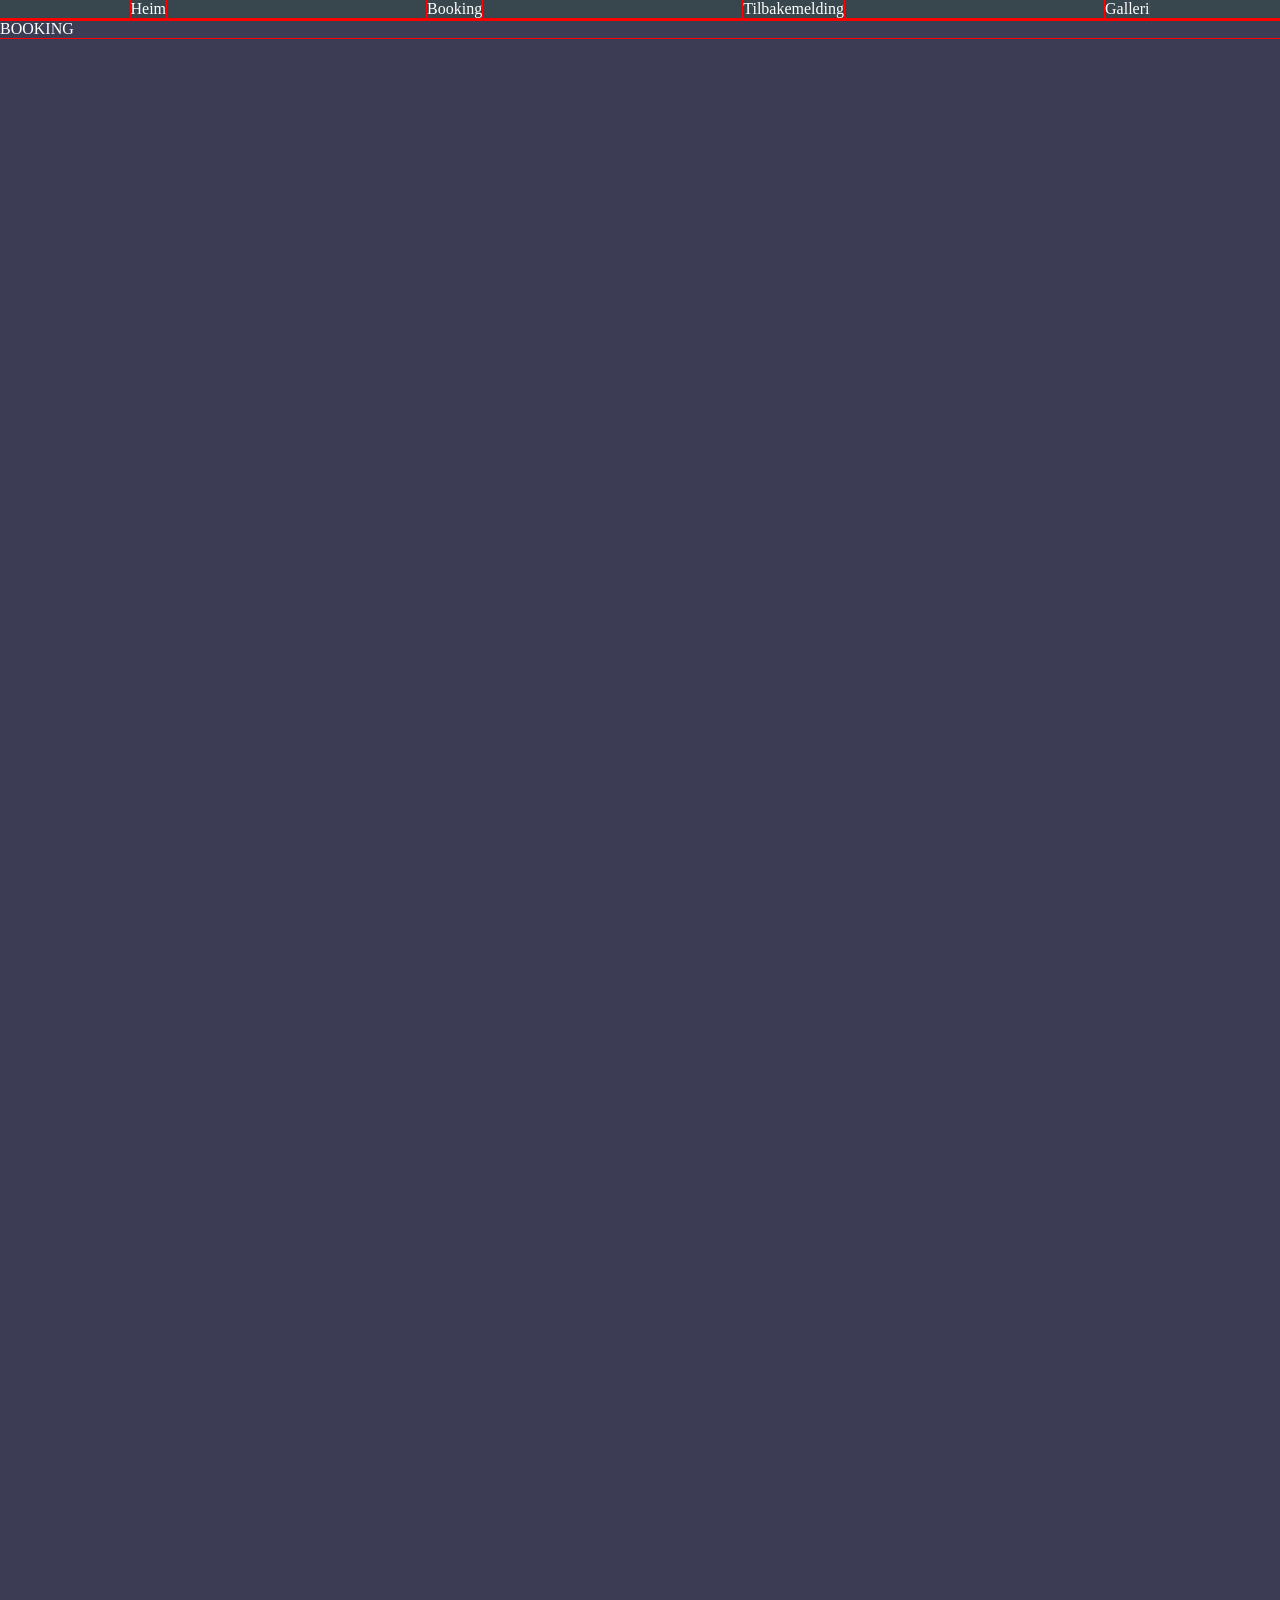
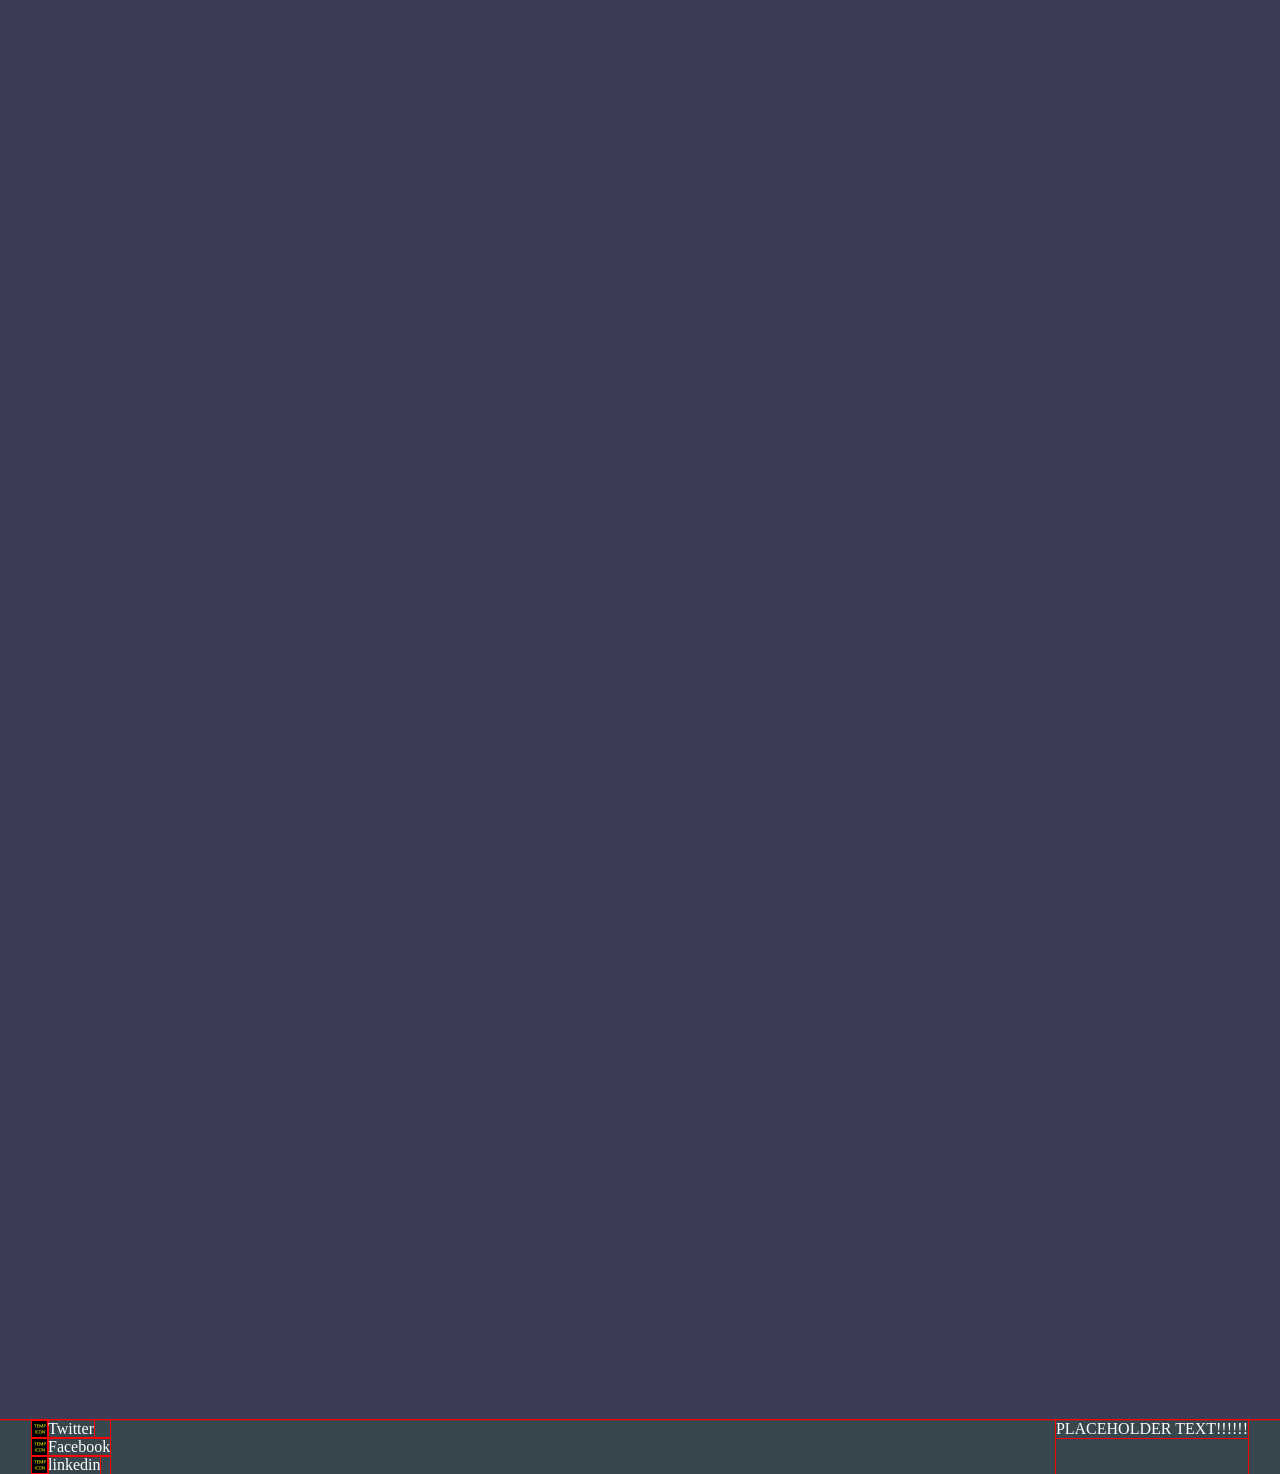
==== booking.html @ 9e173ed2 "add navbar and footer" ====
<!DOCTYPE html>
<html lang="en">

<head>
    <meta charset="UTF-8">
    <meta name="viewport" content="width=device-width, initial-scale=1.0">
    <title>BOOKING</title>
    <link rel="stylesheet" href="style.css">
    <script src="./main.js" defer></script>
    <link rel="shortcut icon" href="./images/iconTemp.png" type="image/png">
</head>

<body>
    <main>
        <p>BOOKING</p>
    </main>
</body>

</html>
---- style.css ----
:root {
    --backgroundColour: rgb(60, 60, 84);
    --fontColour: rgb(255, 255, 255);
    --navbarHoverFontColour: rgb(100, 100, 255);
    --navbarBackgroundColour: rgba(54, 75, 75, .75);
    --navbarHeight: 20px;
}

* {
    margin: 0;
    padding: 0;
    outline: 1px red solid;
}

main {
    height: 3000px;
}

body {
    background-color: var(--backgroundColour);
    color: #fff;
    display: flex;
    flex-direction: column;
    margin-top: var(--navbarHeight);
}

header {
    /* make sure header is at the top */
    order: -999;
    position: fixed;
    top: 0px;
    left: 0px;
    height: var(--navbarHeight);
    width: 100%;
}

nav {
    background-color: var(--navbarBackgroundColour);
    display: flex;
    flex-direction: row;
    justify-content: space-around;
}

footer {
    /* make sure footer is at the bottom */
    order: 999;
    background-color: var(--navbarBackgroundColour);
    display: flex;
    flex-direction: row;
    justify-content: space-between;
}


footer .socialMedia,
footer .contactInformationContainer {
    display: flex;
    flex-direction: column;
    margin: 0px 32px;
}

footer .socialMedia a {
    display: flex;
    flex-direction: row;
}

footer .socialMedia a img {
    height: 16px;
    width: 16px;
    align-self: center;
}

footer .socialMedia a p {
    align-self: center;
}

header nav a,
footer a {
    text-decoration: none;
    color: var(--fontColour);
}

header nav a:hover,
footer a:hover {
    color: var(--navbarHoverFontColour);
}
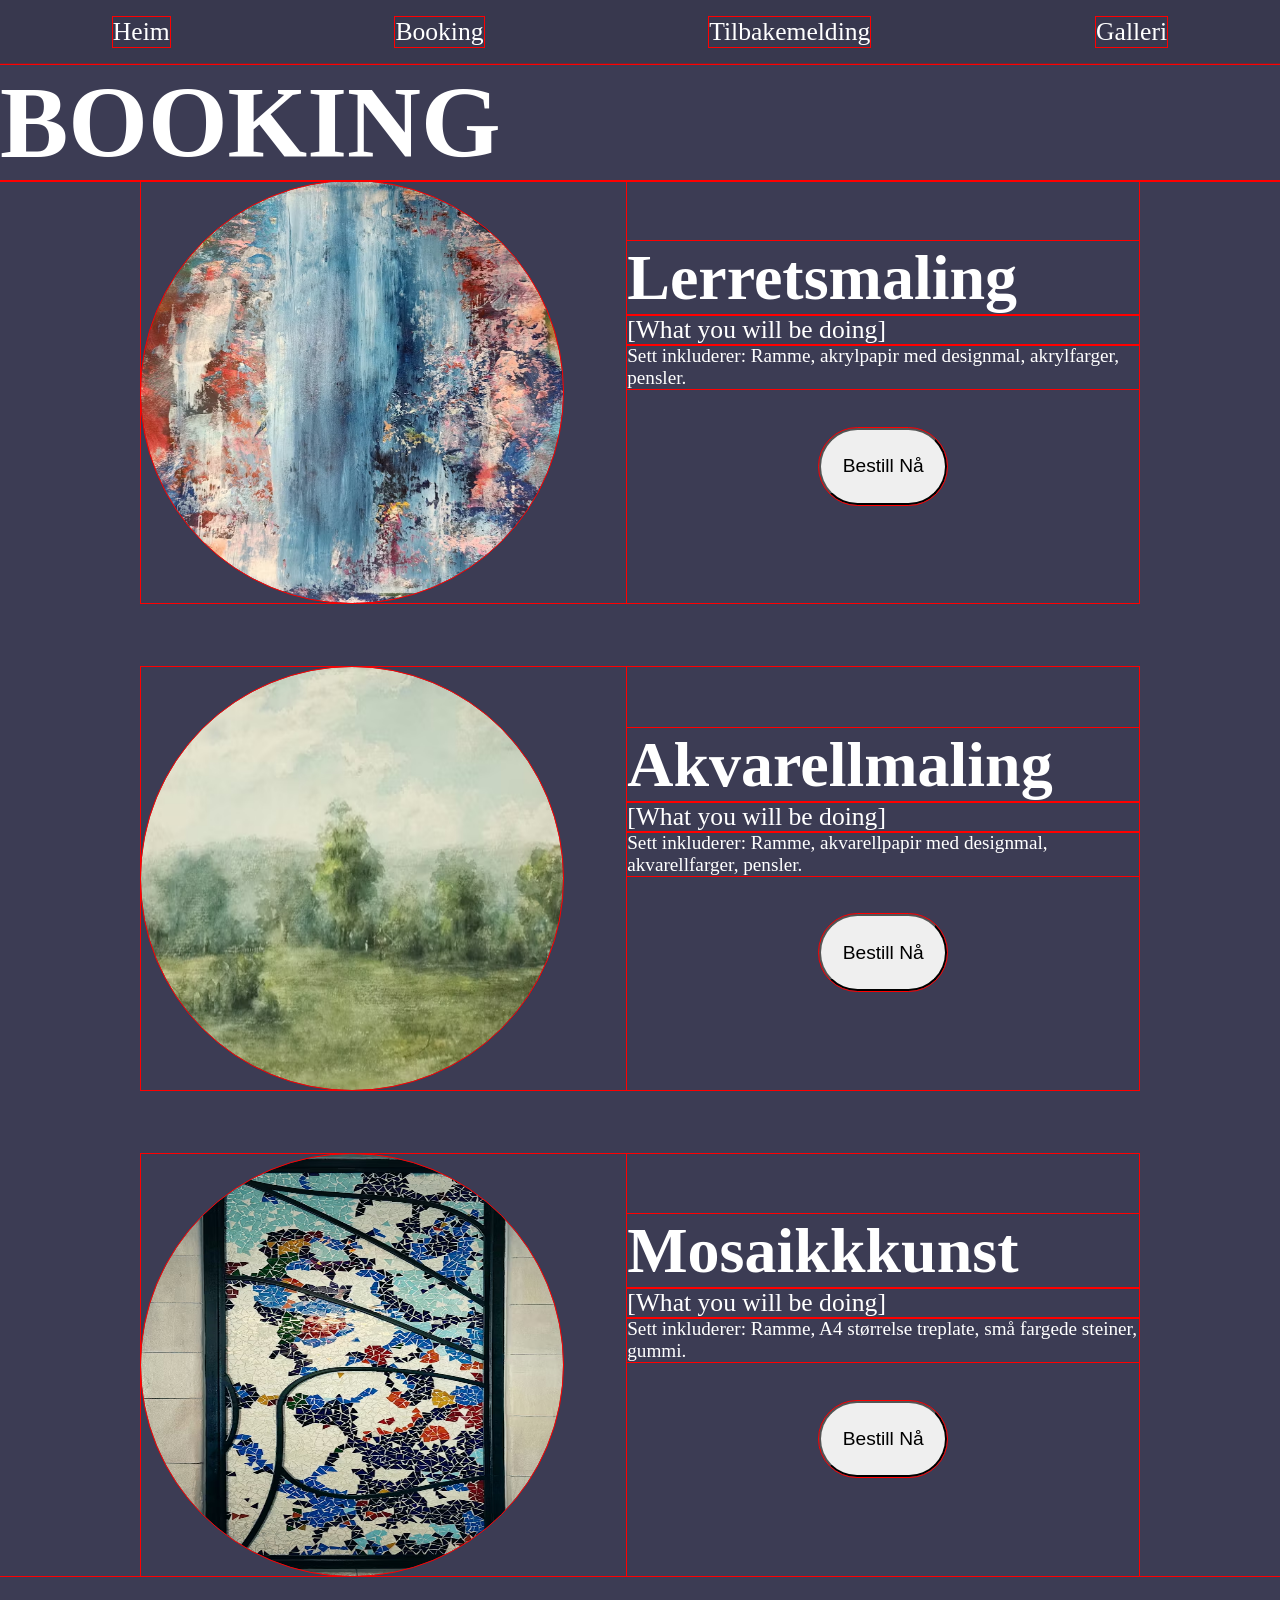
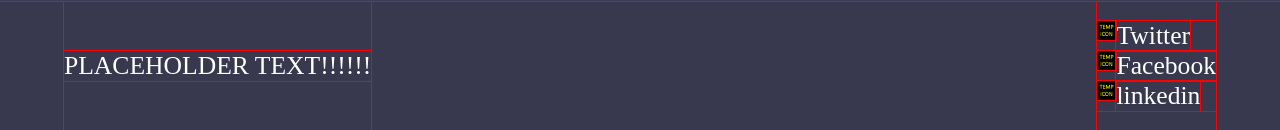
==== commit c01038be: "add basic booking layout" ====
--- a/booking.html
+++ b/booking.html
@@ -12,7 +12,63 @@
 
 <body>
     <main>
-        <p>BOOKING</p>
+        <h1>BOOKING</h1>
+        <div class="bookingItemContainer">
+            <div class="bookingItem">
+                <img src="./images/lerretsmaling.jpg" type="image/jpg" alt="lerretsmaling">
+                <div class="bookingItemTextContainer">
+                    <h2>
+                        Lerretsmaling
+                    </h2>
+                    <p>
+                        [What you will be doing]
+                    </p>
+                    <p>
+                        Sett inkluderer:
+                        Ramme, akrylpapir med designmal, akrylfarger, pensler.
+                    </p>
+                    <button>
+                        Bestill Nå
+                    </button>
+                </div>
+            </div>
+            <div class="bookingItem">
+                <img src="./images/akvarellmaling.jpg" type="image/jpg" alt="akvarellmaling">
+                <div class="bookingItemTextContainer">
+                    <h2>
+                        Akvarellmaling
+                    </h2>
+                    <p>
+                        [What you will be doing]
+                    </p>
+                    <p>
+                        Sett inkluderer:
+                        Ramme, akvarellpapir med designmal, akvarellfarger, pensler.
+                    </p>
+                    <button>
+                        Bestill Nå
+                    </button>
+                </div>
+            </div>
+            <div class="bookingItem">
+                <img src="./images/mosaikkkunst.jpg" type="image/jpg" alt="mosaikkkunst">
+                <div class="bookingItemTextContainer">
+                    <h2>
+                        Mosaikkkunst
+                    </h2>
+                    <p>
+                        [What you will be doing]
+                    </p>
+                    <p>
+                        Sett inkluderer:
+                        Ramme, A4 størrelse treplate, små fargede steiner, gummi.
+                    </p>
+                    <button>
+                        Bestill Nå
+                    </button>
+                </div>
+            </div>
+        </div>
     </main>
 </body>
 
--- a/style.css
+++ b/style.css
@@ -1,9 +1,26 @@
 :root {
+    /* colours */
     --backgroundColour: rgb(60, 60, 84);
     --fontColour: rgb(255, 255, 255);
     --navbarHoverFontColour: rgb(100, 100, 255);
-    --navbarBackgroundColour: rgba(54, 75, 75, .75);
-    --navbarHeight: 20px;
+    --navbarBackgroundColour: rgba(55, 55, 77, 0.75);
+    /* 
+    height/width/fontsize/margin/padding/etc based on screen width (maybe a bit 
+    unintuitive, but it works). from my testing this makes sure devices of all 
+    screen widths will be able to contain the contents of the page without any weird 
+    wrapping or overflowing text and images will appear in the same relative size
+    */
+    --navbarHeight: 5vw;
+    --footerHeight: 10vw;
+    --footerTopMargin: 2vw;
+    --fontSize: 2vw;
+    --fontSizeSmall: 1.5vw;
+    --fontSizeBig: 3vw;
+    --fontSizeH1: 8vw;
+    --fontSizeH2: 5vw;
+    --fontSizeBookingButton: var(--fontSizeSmall);
+    --bookingButtonWidth: 10vw;
+    --bookingButtonHeight: 6vw;
 }
 
 * {
@@ -12,24 +29,29 @@
     outline: 1px red solid;
 }
 
-main {
-    height: 3000px;
-}
-
 body {
     background-color: var(--backgroundColour);
-    color: #fff;
+    color: var(--fontColour);
     display: flex;
     flex-direction: column;
     margin-top: var(--navbarHeight);
+    font-size: var(--fontSize);
+}
+
+h1 {
+    font-size: var(--fontSizeH1);
+}
+
+h2 {
+    font-size: var(--fontSizeH2);
 }
 
 header {
     /* make sure header is at the top */
     order: -999;
     position: fixed;
-    top: 0px;
-    left: 0px;
+    top: 0;
+    left: 0;
     height: var(--navbarHeight);
     width: 100%;
 }
@@ -39,6 +61,8 @@
     display: flex;
     flex-direction: row;
     justify-content: space-around;
+    align-items: center;
+    height: 100%;
 }
 
 footer {
@@ -48,14 +72,16 @@
     display: flex;
     flex-direction: row;
     justify-content: space-between;
+    height: var(--footerHeight);
+    margin-top: var(--footerTopMargin);
 }
-
 
 footer .socialMedia,
 footer .contactInformationContainer {
     display: flex;
     flex-direction: column;
-    margin: 0px 32px;
+    margin: 0 5vw;
+    justify-content: center;
 }
 
 footer .socialMedia a {
@@ -64,13 +90,8 @@
 }
 
 footer .socialMedia a img {
-    height: 16px;
-    width: 16px;
-    align-self: center;
-}
-
-footer .socialMedia a p {
-    align-self: center;
+    height: 1.5vw;
+    width: 1.5vw;
 }
 
 header nav a,
@@ -82,4 +103,56 @@
 header nav a:hover,
 footer a:hover {
     color: var(--navbarHoverFontColour);
-}+}
+
+/* HEIM (index) */
+
+/* BOOKING */
+
+.bookingItemContainer {
+    display: flex;
+    flex-direction: column;
+    align-items: center;
+    gap: 5vw;
+}
+
+.bookingItemContainer .bookingItem {
+    display: flex;
+    flex-direction: row;
+}
+
+.bookingItemContainer .bookingItem img {
+    width: 33vw;
+    height: 33vw;
+    border-radius: 50%;
+    margin-right: 5vw;
+}
+
+.bookingItemContainer .bookingItem .bookingItemTextContainer {
+    display: flex;
+    flex-direction: column;
+    justify-content: center;
+    width: 40vw;
+}
+
+.bookingItemContainer .bookingItem .bookingItemTextContainer button {
+    border-radius: 64px;
+    font-size: var(--fontSizeBookingButton);
+    width: var(--bookingButtonWidth);
+    height: var(--bookingButtonHeight);
+    align-self: center;
+    margin: 3vw;
+}
+
+/* Activity description */
+.bookingItemContainer .bookingItem .bookingItemTextContainer>:nth-child(2) {
+    font-size: var(--fontSize);
+}
+
+/* Activity sub-text */
+.bookingItemContainer .bookingItem .bookingItemTextContainer>:nth-child(3) {
+    font-size: var(--fontSizeSmall);
+}
+
+/* TILBAKEMELDING */
+/* GALLERI */
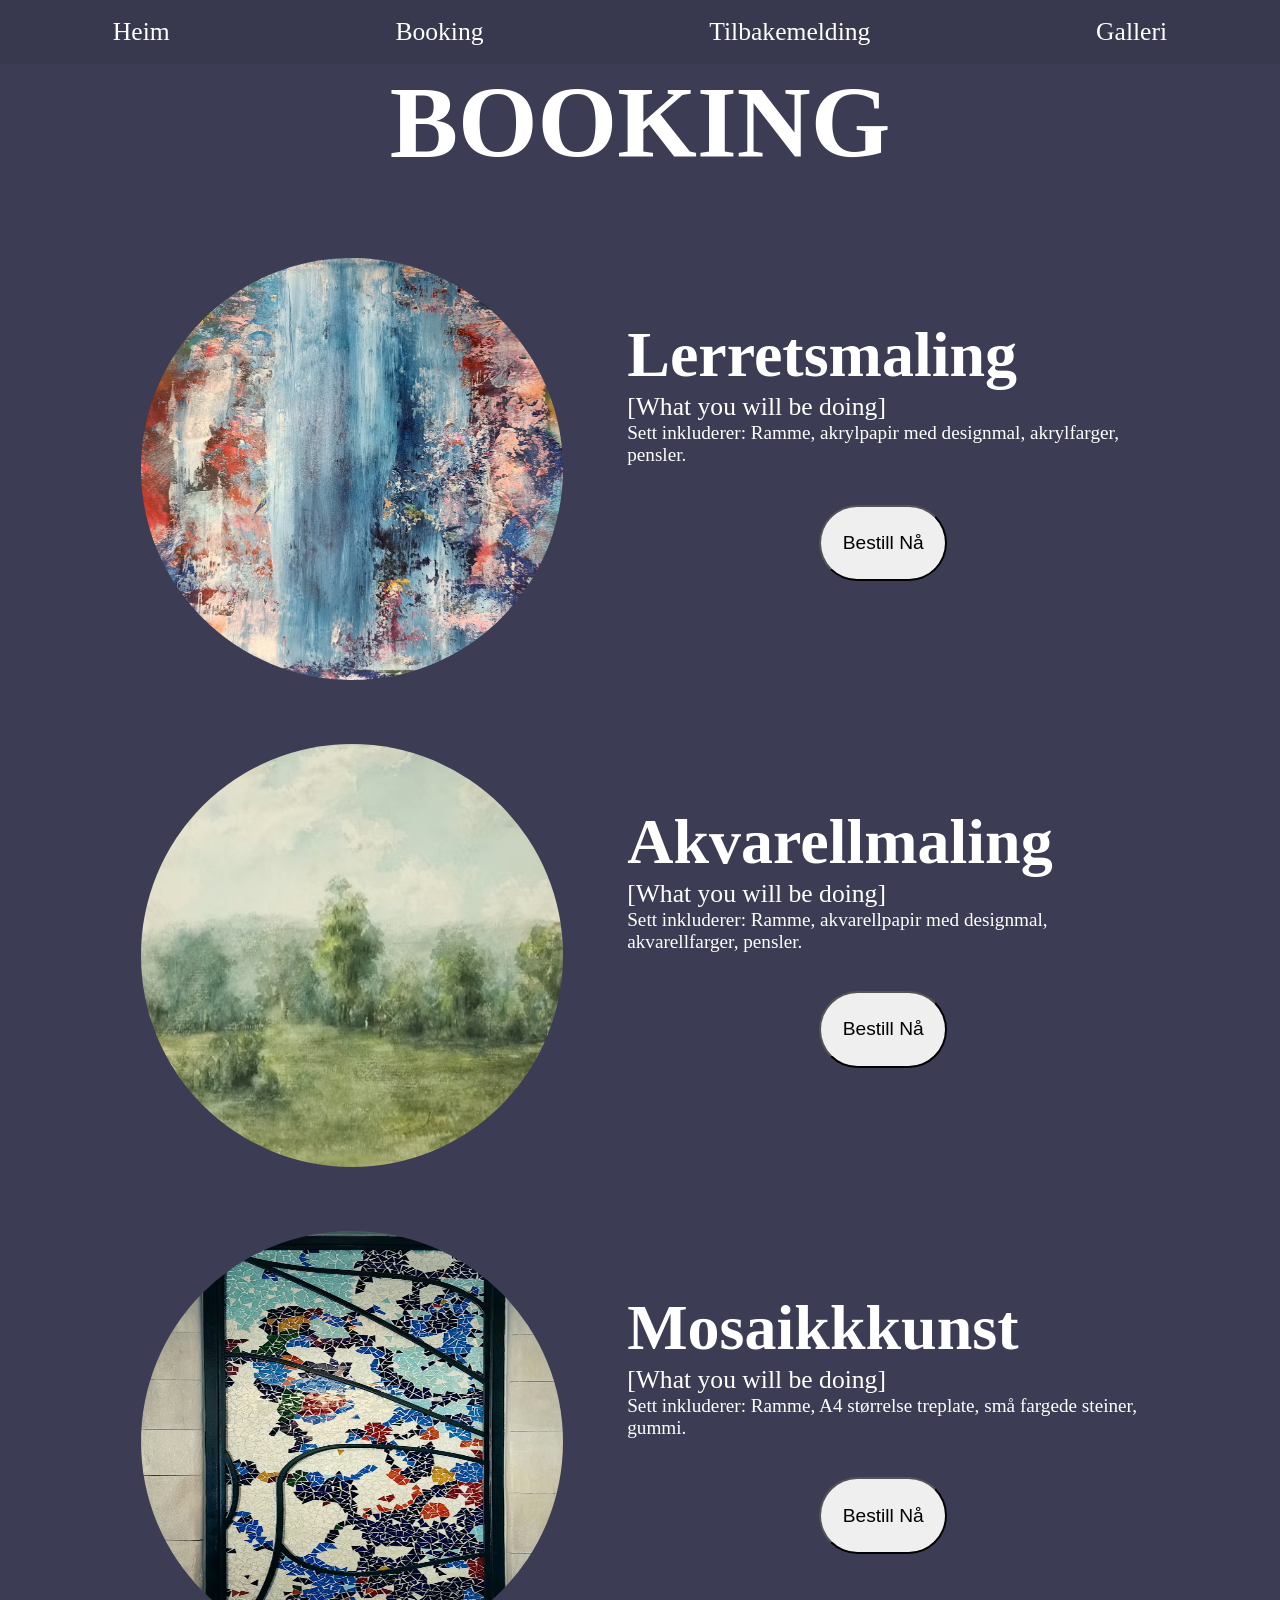
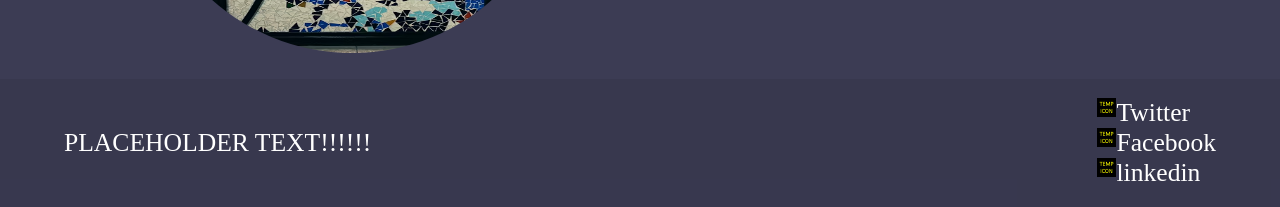
==== commit 839479fd: "change order of html head tag" ====
--- a/booking.html
+++ b/booking.html
@@ -6,8 +6,8 @@
     <meta name="viewport" content="width=device-width, initial-scale=1.0">
     <title>BOOKING</title>
     <link rel="stylesheet" href="style.css">
+    <link rel="shortcut icon" href="./images/iconTemp.png" type="image/png">
     <script src="./main.js" defer></script>
-    <link rel="shortcut icon" href="./images/iconTemp.png" type="image/png">
 </head>
 
 <body>
--- a/style.css
+++ b/style.css
@@ -26,7 +26,7 @@
 * {
     margin: 0;
     padding: 0;
-    outline: 1px red solid;
+    /* outline: 1px red solid; */
 }
 
 body {
@@ -40,6 +40,7 @@
 
 h1 {
     font-size: var(--fontSizeH1);
+    text-align: center;
 }
 
 h2 {
@@ -114,6 +115,7 @@
     flex-direction: column;
     align-items: center;
     gap: 5vw;
+    margin-top: 6vw;
 }
 
 .bookingItemContainer .bookingItem {
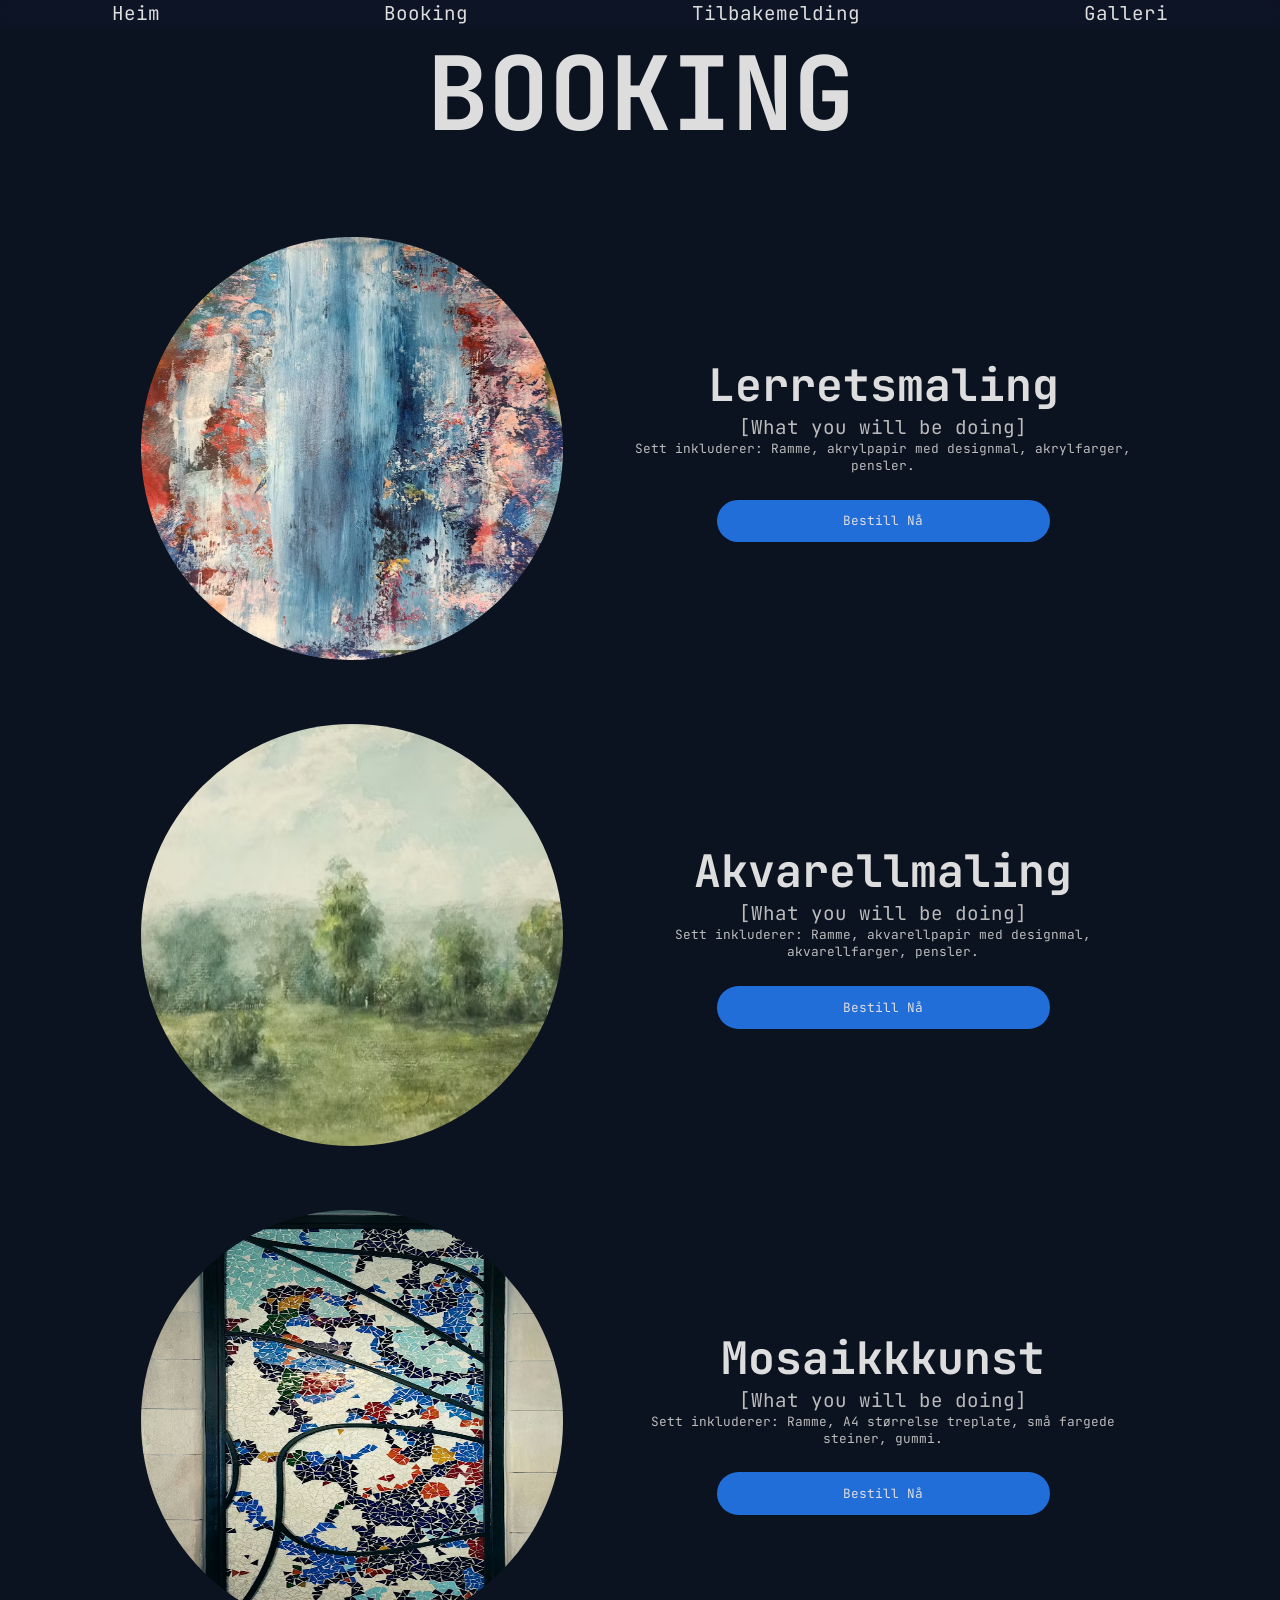
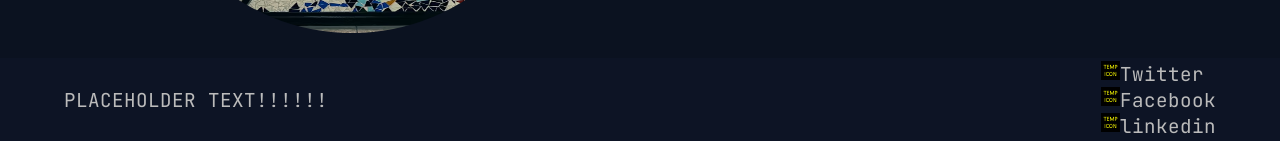
==== commit d6341402: "finsih up most of the booking page" ====
--- a/booking.html
+++ b/booking.html
@@ -8,9 +8,75 @@
     <link rel="stylesheet" href="style.css">
     <link rel="shortcut icon" href="./images/iconTemp.png" type="image/png">
     <script src="./main.js" defer></script>
+    <script src="./booking.js" defer></script>
 </head>
 
 <body>
+
+    <div id="bookingOverlay">
+        <div class="bookingOverlay">
+            <button id="bookingOverlayCloseButton">X</button>
+            <h2>BOOKING SKJEMA</h2>
+            <div class="bookingOverlayContent">
+                <p>Fyll ut skjemaet:</p>
+                <label for="name">
+                    <h4>
+                        Navn
+                    </h4>
+                    <input type="text" name="name" id="name" placeholder="Navn">
+                </label>
+
+                <label for="email">
+                    <h4>
+                        E-post
+                    </h4>
+                    <input type="email" name="email" id="email" placeholder="E-post">
+                </label>
+
+                <label for="phoneNumber">
+                    <h4>
+                        Telefonnummer
+                    </h4>
+                    <input type="tel" name="phoneNumber" id="phoneNumber" placeholder="Telefonnummer">
+                </label>
+
+                <label for="workshop">
+                    <h4>
+                        Hvilken workshop vil du delta på?
+                    </h4>
+                    <select id="workshop">
+                        <option value="Lerretsmaling">Lerretsmaling</option>
+                        <option value="Akvarellmaling">Akvarellmaling</option>
+                        <option value="Mosaikkkunst">Mosaikkkunst</option>
+                    </select>
+                </label>
+
+                <label for="startDate">
+                    <h4>
+                        Velg en når det passer deg best
+                    </h4>
+                    <input type="date" id="startDate" name="startDate" />
+                </label>
+
+                <label for="participants">
+                    <h4>
+                        Antall deltakere
+                    </h4>
+                    <input type="number" id="participants">
+                </label>
+
+                <label for="specialRequests">
+                    <h4>
+                        Spesielle ønsker
+                    </h4>
+                    <textarea id="specialRequests"></textarea>
+                </label>
+
+                <button id="bookingOverlayOrderButton">Bestill</button>
+            </div>
+        </div>
+    </div>
+
     <main>
         <h1>BOOKING</h1>
         <div class="bookingItemContainer">
@@ -27,7 +93,7 @@
                         Sett inkluderer:
                         Ramme, akrylpapir med designmal, akrylfarger, pensler.
                     </p>
-                    <button>
+                    <button id="lerretsmalingButton">
                         Bestill Nå
                     </button>
                 </div>
@@ -45,7 +111,7 @@
                         Sett inkluderer:
                         Ramme, akvarellpapir med designmal, akvarellfarger, pensler.
                     </p>
-                    <button>
+                    <button id="akvarellmalingButton">
                         Bestill Nå
                     </button>
                 </div>
@@ -63,7 +129,7 @@
                         Sett inkluderer:
                         Ramme, A4 størrelse treplate, små fargede steiner, gummi.
                     </p>
-                    <button>
+                    <button id="mosaikkkunstButton">
                         Bestill Nå
                     </button>
                 </div>
--- a/style.css
+++ b/style.css
@@ -1,34 +1,49 @@
+@import url('https://fonts.googleapis.com/css2?family=JetBrains+Mono&family=Xanh+Mono&display=swap');
+
 :root {
     /* colours */
-    --backgroundColour: rgb(60, 60, 84);
-    --fontColour: rgb(255, 255, 255);
-    --navbarHoverFontColour: rgb(100, 100, 255);
-    --navbarBackgroundColour: rgba(55, 55, 77, 0.75);
+    --backgroundColour: #0B1220;
+    --fontColour: #ddd;
+    --fontColourMuted: #bbb;
+    --navbarHoverFontColour: #1118ff;
+    --navbarBackgroundColour: #0F172A88;
+    --heroLogoBackgroundColour: #0F172A88;
+    --cardColour: #1e293b;
+    --buttonColour: #216ed9;
+    --buttonHoverColour: #004ed9;
     /* 
-    height/width/fontsize/margin/padding/etc based on screen width (maybe a bit 
-    unintuitive, but it works). from my testing this makes sure devices of all 
-    screen widths will be able to contain the contents of the page without any weird 
-    wrapping or overflowing text and images will appear in the same relative size
+        height/width/fontsize/margin/padding/etc based on screen width. from my testing this makes sure 
+        devices of all screen widths will be able to contain the contents of the page without any weird 
+        wrapping or overflowing text and images will appear in the same relative size
+        update: only using vw completly disables zoom.
     */
-    --navbarHeight: 5vw;
-    --footerHeight: 10vw;
+    --navbarHeight: 2vw;
+    --footerHeight: 6.5vw;
     --footerTopMargin: 2vw;
-    --fontSize: 2vw;
-    --fontSizeSmall: 1.5vw;
-    --fontSizeBig: 3vw;
+    --fontSize: 1.5vw;
+    --fontSizeSmall: 1vw;
+    --fontSizeBig: 2.5vw;
     --fontSizeH1: 8vw;
-    --fontSizeH2: 5vw;
+    --fontSizeH2: 3.5vw;
+    --fontsizeH3: 3vw;
     --fontSizeBookingButton: var(--fontSizeSmall);
     --bookingButtonWidth: 10vw;
     --bookingButtonHeight: 6vw;
+    --bookingOverlayWidth: 60vw;
+    --bookingOverlayHeight: 80vw;
 }
 
 * {
+    font-family: "Jetbrains Mono";
     margin: 0;
     padding: 0;
     /* outline: 1px red solid; */
 }
 
+.scrollingDisabled {
+    overflow: hidden;
+}
+
 body {
     background-color: var(--backgroundColour);
     color: var(--fontColour);
@@ -38,13 +53,31 @@
     font-size: var(--fontSize);
 }
 
+section {
+    margin-bottom: 2.5vw;
+}
+
 h1 {
     font-size: var(--fontSizeH1);
-    text-align: center;
 }
 
 h2 {
     font-size: var(--fontSizeH2);
+}
+
+h3 {
+    font-size: var(--fontsizeH3);
+}
+
+p {
+    color: var(--fontColourMuted);
+}
+
+p,
+h1,
+h2,
+h3 {
+    text-align: center;
 }
 
 header {
@@ -55,6 +88,7 @@
     left: 0;
     height: var(--navbarHeight);
     width: 100%;
+    backdrop-filter: blur(5px);
 }
 
 nav {
@@ -106,7 +140,112 @@
     color: var(--navbarHoverFontColour);
 }
 
+
 /* HEIM (index) */
+
+.aboutUs,
+.whyUs,
+.preview,
+.upcoming {
+    margin: 0 10vw 3vw;
+}
+
+.aboutUs h2,
+.whyUs h2,
+.preview h2,
+.upcoming h2 {
+    background-repeat: no-repeat;
+    background-position: center;
+    background-size: cover;
+    padding: 2vw;
+}
+
+.aboutUs h2 {
+    background-image: url(./images/photo-1515405295579-ba7b45403062.avif);
+}
+
+.whyUs h2 {
+    background-image: url(./images/photo-1632687219678-c2468440cd95.avif);
+}
+
+.preview h2 {
+    background-image: url(./images/photo-1626033149695-4d4f226a7abc.avif);
+}
+
+.upcoming h2 {
+    background-image: url(./images/photo-1630182045674-3b2a18e36cd7.avif);
+}
+
+.heroTextContainer {
+    position: absolute;
+    top: 50%;
+    /* this assumes h1.innerHTML == "CRAFTSVILLA" && var(--fontSizeH1) == 8vw */
+    left: 22.3%;
+    background-color: var(--heroLogoBackgroundColour);
+    backdrop-filter: blur(10px);
+}
+
+.heroImageContainer {
+    display: flex;
+    flex-direction: column;
+    flex-wrap: wrap;
+    /* accounting for the navbar to make sure the entire hero is in view; */
+    height: calc(100vh - var(--navbarHeight));
+}
+
+.heroImageContainer img {
+    width: 50%;
+    object-fit: cover;
+}
+
+.heroImageContainer :nth-child(1) {
+    height: 100%;
+}
+
+.heroImageContainer :nth-child(2),
+.heroImageContainer :nth-child(3) {
+    height: 50%;
+}
+
+.workshopBoxContainer {
+    display: flex;
+    justify-content: center;
+    gap: 3vw;
+    margin-top: 1vw;
+}
+
+.workshopPreviewBox {
+    display: flex;
+    flex-direction: column;
+    align-items: center;
+    background-color: var(--cardColour);
+    width: 20vw;
+    border-radius: 16px;
+    padding: 2vw;
+    box-shadow: #0008 0 .4vw .7vw .6vw;
+    transition: transform 0.2s ease, box-shadow 0.2s ease;
+}
+
+.workshopPreviewBox:hover {
+    transform: translateY(-5px);
+    box-shadow: #0008 0 .4vw .7vw .9vw;
+}
+
+.workshopPreviewBox h3 {
+    margin-bottom: 1vw;
+}
+
+.workshopPreviewBox p {
+    width: 100%;
+    font-size: 14px;
+    line-height: 1.5;
+    margin-bottom: 16px;
+}
+
+.workshopPreviewBox img {
+    width: 10vw;
+}
+
 
 /* BOOKING */
 
@@ -140,10 +279,17 @@
 .bookingItemContainer .bookingItem .bookingItemTextContainer button {
     border-radius: 64px;
     font-size: var(--fontSizeBookingButton);
-    width: var(--bookingButtonWidth);
-    height: var(--bookingButtonHeight);
     align-self: center;
-    margin: 3vw;
+    margin-top: 2vw;
+    padding: 1vw;
+    width: 65%;
+    border: none;
+    background-color: var(--buttonColour);
+    color: var(--fontColour);
+}
+
+.bookingItemContainer .bookingItem .bookingItemTextContainer button:hover {
+    background-color: var(--buttonHoverColour);
 }
 
 /* Activity description */
@@ -156,5 +302,172 @@
     font-size: var(--fontSizeSmall);
 }
 
+/* BOOKING OVERLAY */
+
+#bookingOverlay {
+    position: fixed;
+    top: 0;
+    background-color: #0009;
+    backdrop-filter: blur(2px);
+    width: 100%;
+    height: 100%;
+    display: none;
+    justify-content: center;
+    align-items: center;
+}
+
+.bookingOverlay {
+    background-color: var(--backgroundColour);
+    border-radius: 16px;
+    padding: 2vw;
+    box-shadow: 0 2vw 5vw #0007;
+    width: 35vw;
+}
+
+.bookingOverlayContent {
+    display: flex;
+    flex-direction: column;
+    gap: 1vw;
+    height: 65vh;
+    overflow-y: auto;
+}
+
+.bookingOverlay input,
+.bookingOverlay textarea,
+.bookingOverlay select {
+    width: 90%;
+    padding: 1vw;
+    border-radius: 8px;
+    background-color: var(--cardColour);
+    color: var(--fontColour);
+}
+
+.bookingOverlay select {
+    width: 95%;
+}
+
+#bookingOverlayCloseButton {
+    float: right;
+    cursor: pointer;
+    background-color: #0000;
+    border: none;
+    color: var(--fontColour);
+    padding: 0 .5vw;
+}
+
+#bookingOverlayOrderButton {
+    margin-top: 2vw;
+    width: 95%;
+    padding: 1vw;
+    border: none;
+    border-radius: 64px;
+    background-color: var(--buttonColour);
+    color: var(--fontColour);
+    cursor: pointer;
+}
+
+#bookingOverlayOrderButton:hover {
+    background-color: var(--buttonHoverColour);
+}
+
+#workshopStart {
+    
+}
+
+
 /* TILBAKEMELDING */
+
+.tilbakemeldingContainer h3 {
+    text-align: start;
+}
+
+.tilbakemeldingContainer {
+    display: flex;
+    justify-content: center;
+}
+
+.tilbakemeldingContainer form {
+    width: 60vw;
+}
+
+.tilbakemeldingContainer form fieldset {
+    padding: 3vw;
+    background-color: var(--cardColour);
+    border-radius: 16px;
+}
+
+.tilbakemeldingContainer label {
+    display: block;
+    margin-top: 1vw;
+    color: var(--fontColour);
+}
+
+.tilbakemeldingContainer input,
+.tilbakemeldingContainer select,
+.tilbakemeldingContainer textarea {
+    width: 90%;
+    padding: 1vw;
+    margin: .2vw;
+    border-radius: 12px;
+    border: .25vw solid var(--backgroundColour);
+    background-color: var(--backgroundColour);
+    color: var(--fontColourMuted);
+}
+
+.tilbakemeldingContainer select {
+    /* for some reason this element refuses to be the same size as it's siblings unless I do this */
+    width: 94.575%;
+}
+
+.tilbakemeldingContainer textarea {
+    min-height: 5vw;
+}
+
+.tilbakemeldingContainer .radioButtonContainer {
+    display: flex;
+    gap: 1vw;
+}
+
+.tilbakemeldingContainer .radioButtonContainer label {
+    display: flex;
+    align-items: center;
+    gap: .5vw;
+}
+
+.tilbakemeldingContainer .consent {
+    display: flex;
+    align-items: flex-start;
+    gap: 1vw;
+}
+
+.tilbakemeldingContainer button {
+    background-color: var(--buttonColour);
+    color: var(--fontColour);
+    width: 95%;
+    margin-top: 2vw;
+    padding: 1vw;
+    border: none;
+    border-radius: 32px;
+    cursor: pointer;
+    transition: .2s ease;
+}
+
+.tilbakemeldingContainer button:hover {
+    background-color: var(--buttonHoverColour);
+}
+
+.definitelyRealReviews {
+    display: flex;
+    flex-direction: row;
+    gap: 2vw;
+    flex-wrap: wrap;
+}
+
+/* .definitelyRealReviews .reviewContainer .reviewTitle, */
+/* .definitelyRealReviews .reviewContainer .reviewerName, */
+.definitelyRealReviews .reviewContainer .reviewContent {
+    background-color: var(--backgroundColour);
+    padding: 1vw;
+}
+
 /* GALLERI */
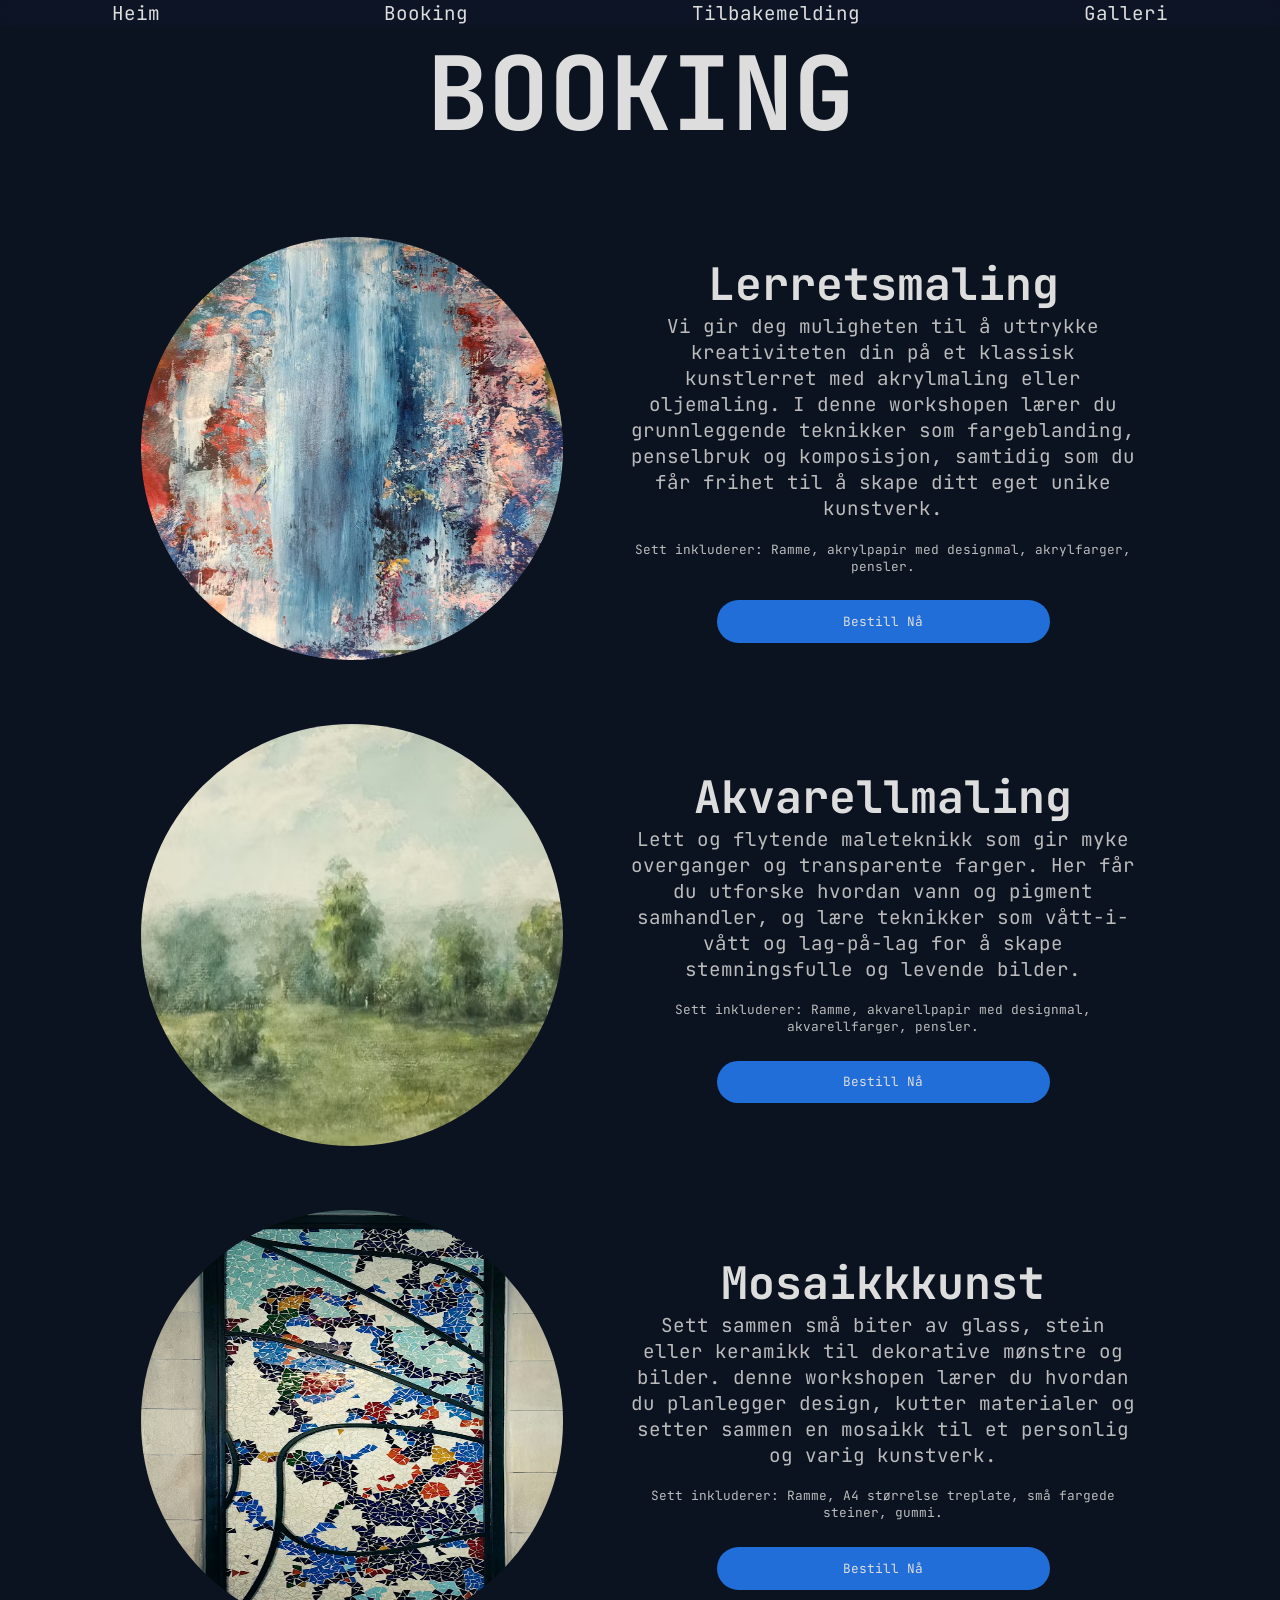
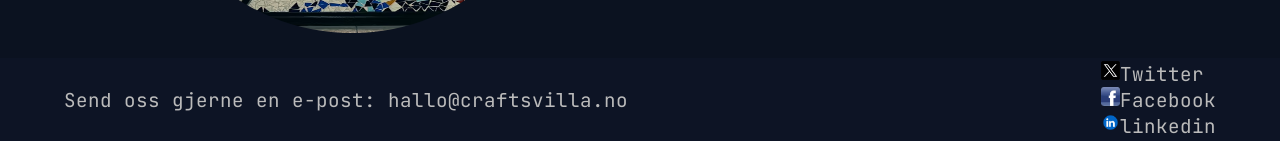
==== commit 4693b1e8: "make final changes and adjustments" ====
--- a/booking.html
+++ b/booking.html
@@ -6,7 +6,7 @@
     <meta name="viewport" content="width=device-width, initial-scale=1.0">
     <title>BOOKING</title>
     <link rel="stylesheet" href="style.css">
-    <link rel="shortcut icon" href="./images/iconTemp.png" type="image/png">
+    <link rel="shortcut icon" href="./images/favicon.png" type="image/png">
     <script src="./main.js" defer></script>
     <script src="./booking.js" defer></script>
 </head>
@@ -87,7 +87,10 @@
                         Lerretsmaling
                     </h2>
                     <p>
-                        [What you will be doing]
+                        Vi gir deg muligheten til å uttrykke kreativiteten din på et klassisk kunstlerret med
+                        akrylmaling eller oljemaling. I denne workshopen lærer du grunnleggende teknikker som
+                        fargeblanding, penselbruk og komposisjon, samtidig som du får frihet til å skape ditt eget unike
+                        kunstverk.
                     </p>
                     <p>
                         Sett inkluderer:
@@ -105,7 +108,9 @@
                         Akvarellmaling
                     </h2>
                     <p>
-                        [What you will be doing]
+                        Lett og flytende maleteknikk som gir myke overganger og transparente farger. Her får du utforske
+                        hvordan vann og pigment samhandler, og lære teknikker som vått-i-vått og lag-på-lag for å skape
+                        stemningsfulle og levende bilder.
                     </p>
                     <p>
                         Sett inkluderer:
@@ -123,7 +128,9 @@
                         Mosaikkkunst
                     </h2>
                     <p>
-                        [What you will be doing]
+                        Sett sammen små biter av glass, stein eller keramikk til dekorative mønstre og bilder. denne
+                        workshopen lærer du hvordan du planlegger design, kutter materialer og setter sammen en mosaikk
+                        til et personlig og varig kunstverk.
                     </p>
                     <p>
                         Sett inkluderer:
--- a/style.css
+++ b/style.css
@@ -25,7 +25,7 @@
     --fontSizeBig: 2.5vw;
     --fontSizeH1: 8vw;
     --fontSizeH2: 3.5vw;
-    --fontsizeH3: 3vw;
+    --fontsizeH3: 2vw;
     --fontSizeBookingButton: var(--fontSizeSmall);
     --bookingButtonWidth: 10vw;
     --bookingButtonHeight: 6vw;
@@ -51,6 +51,10 @@
     flex-direction: column;
     margin-top: var(--navbarHeight);
     font-size: var(--fontSize);
+}
+
+main {
+    min-height: calc(100vh - var(--navbarHeight) - var(--footerHeight) - var(--footerTopMargin));
 }
 
 section {
@@ -218,10 +222,11 @@
     display: flex;
     flex-direction: column;
     align-items: center;
+    justify-content: space-between;
     background-color: var(--cardColour);
     width: 20vw;
     border-radius: 16px;
-    padding: 2vw;
+    padding: 3vw;
     box-shadow: #0008 0 .4vw .7vw .6vw;
     transition: transform 0.2s ease, box-shadow 0.2s ease;
 }
@@ -295,6 +300,7 @@
 /* Activity description */
 .bookingItemContainer .bookingItem .bookingItemTextContainer>:nth-child(2) {
     font-size: var(--fontSize);
+    margin-bottom: 1.5vw;
 }
 
 /* Activity sub-text */
@@ -304,7 +310,8 @@
 
 /* BOOKING OVERLAY */
 
-#bookingOverlay {
+#bookingOverlay,
+#galleryImageShowcase {
     position: fixed;
     top: 0;
     background-color: #0009;
@@ -324,7 +331,8 @@
     width: 35vw;
 }
 
-.bookingOverlayContent {
+.bookingOverlayContent,
+.galleryImageShowcase {
     display: flex;
     flex-direction: column;
     gap: 1vw;
@@ -346,13 +354,18 @@
     width: 95%;
 }
 
-#bookingOverlayCloseButton {
+#bookingOverlayCloseButton,
+#galleryImageShowcaseCloseButton {
     float: right;
     cursor: pointer;
     background-color: #0000;
     border: none;
     color: var(--fontColour);
     padding: 0 .5vw;
+}
+
+#galleryImageShowcaseCloseButton {
+    border: .1vw solid var(--fontColour);
 }
 
 #bookingOverlayOrderButton {
@@ -370,11 +383,6 @@
     background-color: var(--buttonHoverColour);
 }
 
-#workshopStart {
-    
-}
-
-
 /* TILBAKEMELDING */
 
 .tilbakemeldingContainer h3 {
@@ -392,6 +400,7 @@
 
 .tilbakemeldingContainer form fieldset {
     padding: 3vw;
+    width: 100%;
     background-color: var(--cardColour);
     border-radius: 16px;
 }
@@ -459,7 +468,7 @@
 .definitelyRealReviews {
     display: flex;
     flex-direction: row;
-    gap: 2vw;
+    gap: 1vw;
     flex-wrap: wrap;
 }
 
@@ -470,4 +479,49 @@
     padding: 1vw;
 }
 
-/* GALLERI */+/* GALLERI */
+
+.galleryItemContainer {
+    display: flex;
+    flex-direction: row;
+    flex-wrap: wrap;
+    justify-content: center;
+    align-items: center;
+    margin: 2vw;
+    gap: 2vw;
+}
+
+.galleryItem {
+    background-color: var(--cardColour);
+    width: 10vw;
+    border-radius: 12px;
+    cursor: pointer;
+}
+
+.galleryItem img {
+    border-top-left-radius: 12px;
+    border-top-right-radius: 12px;
+    width: 100%;
+    height: 100%;
+    object-fit: cover;
+}
+
+.galleryImageShowcase {
+    background-color: var(--backgroundColour);
+    display: flex;
+    flex-direction: column;
+    align-items: center;
+    border-radius: 12px;
+    max-height: 90vw;
+    width: 30vw;
+    padding: 2vw;
+}
+
+.galleryImageShowcase img {
+    border-radius: 12px;
+    height: 20vw;
+}
+
+.galleryImageShowcase p {
+    font-size: var(--fontSizeSmall);
+}
